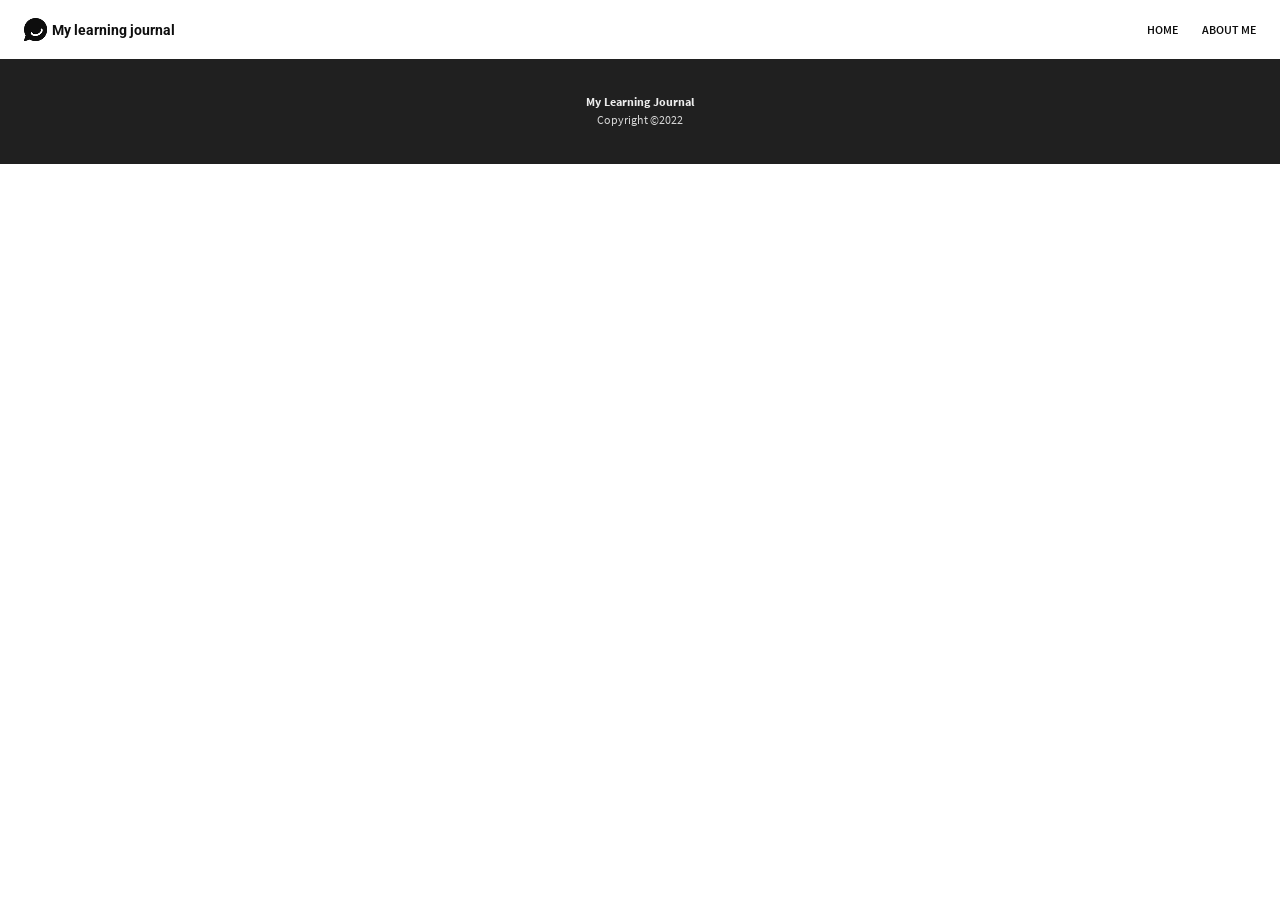
==== about-me.html @ 53c5bac4 "Fix article dates and add linked content pages Fix date error for the article listings. Create the h" ====
<html>
    <head>
        <title>My Learning Journal</title>
        <meta name="viewport" content="width=device-width, initial-scale=1.0">
        <link rel="preconnect" href="https://fonts.googleapis.com">
        <link rel="preconnect" href="https://fonts.gstatic.com" crossorigin>
        <link href="https://fonts.googleapis.com/css2?family=Roboto:ital,wght@0,100..900;1,100..900&display=swap" rel="stylesheet">
        <script src="index.js" type="module" defer></script> 
        <link rel="stylesheet" href="css/style.css">
    </head>
    <body>
        <header>
            <nav class="navbar">
                <div class="nav-logo">
                    <img src="./images/nav-logo-img.png">
                    <a href="#">My learning journal</a>
                </div>
                <ul class="nav-links">
                    <li><a href="index.html">Home</a></li>
                    <li><a href="about-me.html">About Me</a></li>
                </ul>
            </nav>
        </header>

        <main>
        </main>

        <footer>
            <p class="footer-page-title">My Learning Journal</p>
            <p class="copyright-text">Copyright ©2022</p>
        </footer>
    </body>
</html>
---- css/style.css ----
:root {
    --nav-color: #0E0E0E;

    --article-listings-header-color: #141414;
    --article-preview-color: #505050;

    --footer-text-primary-color: #ECECEC;
    --footer-text-secondary-color: #D7D7D7;
    --footer-background-color: #202020;
}

*, *::after, *::before {
    box-sizing: border-box;
}

@font-face {
    font-family: "Source Sans Pro";
    src: url(../fonts/source-sans-pro/SourceSansPro-Regular.ttf) format("truetype");
    font-weight: 400;
    font-style: normal;
    font-display: swap;
}

@font-face {
    font-family: "Source Sans Pro";
    src: url(../fonts/source-sans-pro/SourceSansPro-Bold.ttf) format("truetype");
    font-weight: bold;
    font-style: normal;
    font-display: swap;
}

@font-face {
    font-family: "Source Sans Pro";
    src: url(../fonts/source-sans-pro/SourceSansPro-Semibold.ttf) format("truetype");
    font-weight: 600;
    font-style: normal;
    font-display: swap;
}


body {
    margin: 0 auto;

    font-family: "Source Sans Pro", sans-serif;
    font-weight: 400;

}

p {
    margin: 0;
}

/* =================
    Navbar
   ================= */

.navbar {
    display: flex;
    justify-content: space-between;
    align-items: center;

    min-height: 59px;

    padding: 0 1.5em; /* 24px */
}

.navbar a {
    text-decoration: none;
    color: var(--nav-color);
}

.nav-logo {
    display: flex;
    align-items: center;

    font-family: "Roboto", sans-serif;
    font-weight: 700;
    font-size: 0.847em; /* 13.55px */

    gap: 0.311em; /* 4.21px */
}

.nav-links {
    display: flex;
    flex-direction: row;
    align-items: right;

    list-style-type: none;
    
    text-transform: uppercase;

    gap: 2em; /* 24px */
    font-size: 0.75rem; /* 12px */
    font-weight: 600;
}


/* =================
    Hero
   ================= */

.hero-post {
    display: flex;
    flex-direction: column;
    justify-content: end;

    min-width: 414px;
    min-height: 293px;

    background-image: url("../images/hero-img.png");
    background-repeat: no-repeat;
    background-size: cover;

    color: white;

    gap: 0.5em; /* 8px */
    padding: 0 1.25em 1.563em 1.25em; /* 20px 25px 20px */
    margin: 0  0 2.125em 0; /* 34px */
}

.hero-post time {
    font-size: 0.75rem; /* 12px */
    text-transform: uppercase;
}

.hero-post h2 {
    margin: 0;
    font-size: 2rem; /* 32px */
}

.hero-post p {
    margin: 0;
}

/* =================
    Article Listing
   ================= */

.article-listings-section {
    margin: 0 1.25em 0; /* 20px */
}

.article-listings {
    display: grid;

    gap: 2.563em; /* 41px */
    padding: 0;
    margin: 0 0 1.25em 0; /* 20px */
}

.article-listings img {
    width: 100%;
    margin: 0 0 0.875em 0; /* 14px */
}

.article-listings article {
    height: 100%;
    width: 100%;
    color: var(--article-preview-color);
}

.article-listings time {
    display: block;

    font-size: 0.875rem; /* 14px */

    margin: 0 0 0.635em 0; /* 9px */
}

.article-listings h2 {
    margin: 0 0 0.375em 0; /* 9px */
    font-size: 1.695rem; /* 24px */
    color: var(--article-listings-header-color);
}


/* =================
    View More Button
   ================= */

.view-more-btn {
    width: 100%;

    font-weight: 700;
    font-size: 1rem; /* 16px */

    text-decoration: underline;
    border: none;
    background: none;

    margin: 0 0 2.688em 0; /* 43px */
}

/* =================
    Footer
   ================= */

footer {
    background-color: var(--footer-background-color);
    font-size: 0.75em; /* 12px */
    text-align: center;
    min-width: 414px;
    padding: 3.083em 0; /* 37px */
}

.footer-page-title {
    color: var(--footer-text-primary-color);
    font-weight: 700;
    line-height: 108.2%;
    letter-spacing: -3%;
    margin: 0 0 0.25em 0; /* 3px */
}

.copyright-text {
    color: var(--footer-text-secondary-color);
    line-height: 125%;
}
@media screen and (min-width: 1085px){
    .article-listings {
        grid-template-columns: repeat(3, 1fr);
    }
}
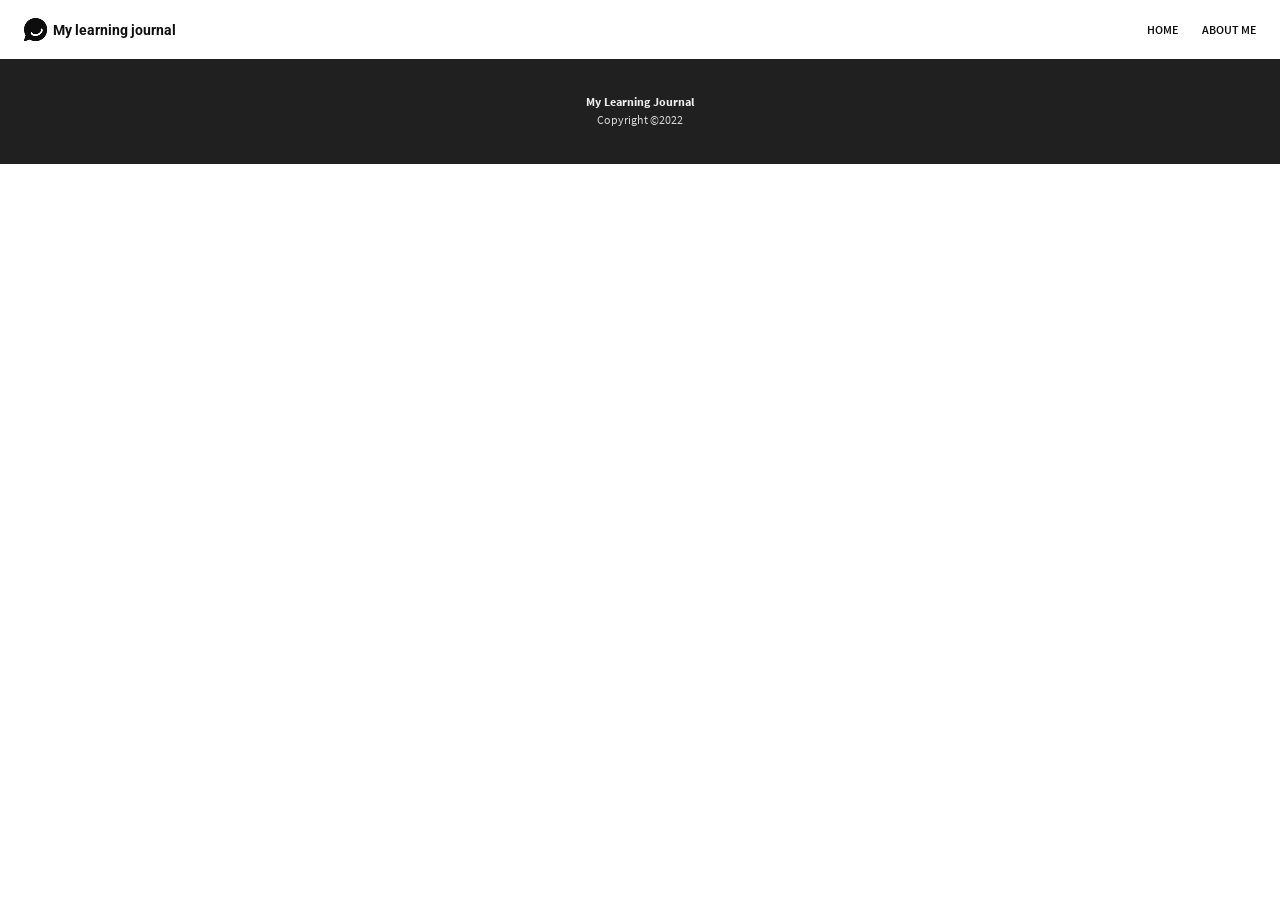
==== commit da8a03f4: "Improve article structure and accessibility Divide the article body into two sections. Added datetim" ====
--- a/about-me.html
+++ b/about-me.html
@@ -13,7 +13,7 @@
             <nav class="navbar">
                 <div class="nav-logo">
                     <img src="./images/nav-logo-img.png">
-                    <a href="#">My learning journal</a>
+                    <a href="#"><h1>My learning journal</h1></a>
                 </div>
                 <ul class="nav-links">
                     <li><a href="index.html">Home</a></li>
--- a/css/style.css
+++ b/css/style.css
@@ -4,6 +4,8 @@
 
     --article-listings-header-color: #141414;
     --article-preview-color: #505050;
+
+    --hero-article-color: #151515;
 
     --footer-text-primary-color: #ECECEC;
     --footer-text-secondary-color: #D7D7D7;
@@ -44,16 +46,37 @@
 
     font-family: "Source Sans Pro", sans-serif;
     font-weight: 400;
-
+}
+
+h2 {
+    margin: 0;
+    font-size: 2rem; /* 32px */
 }
 
 p {
     margin: 0;
 }
 
+img {
+    width: 100%;
+}
+
+time {
+    text-transform: uppercase;
+}
+
+.hero-post time,
+.hero-article time {
+    font-size: 0.75rem; /* 12px */
+}
+
 /* =================
     Navbar
    ================= */
+
+.hero-article-page .navbar {
+    margin: 0 0 2em 0;
+}
 
 .navbar {
     display: flex;
@@ -70,15 +93,22 @@
     color: var(--nav-color);
 }
 
+.navbar h1 {
+    font-size: 0.847em; /* 13.55px */
+}
+
 .nav-logo {
     display: flex;
     align-items: center;
 
     font-family: "Roboto", sans-serif;
     font-weight: 700;
-    font-size: 0.847em; /* 13.55px */
 
     gap: 0.311em; /* 4.21px */
+}
+
+.nav-logo img {
+    width: fit-content;
 }
 
 .nav-links {
@@ -100,6 +130,16 @@
     Hero
    ================= */
 
+.hero a {
+    color: white;
+    text-decoration: none;
+    cursor: pointer;
+}
+
+.hero a:hover {
+    color: #C4B5FD;
+}
+
 .hero-post {
     display: flex;
     flex-direction: column;
@@ -112,18 +152,11 @@
     background-repeat: no-repeat;
     background-size: cover;
 
-    color: white;
-
     gap: 0.5em; /* 8px */
     padding: 0 1.25em 1.563em 1.25em; /* 20px 25px 20px */
     margin: 0  0 2.125em 0; /* 34px */
 }
 
-.hero-post time {
-    font-size: 0.75rem; /* 12px */
-    text-transform: uppercase;
-}
-
 .hero-post h2 {
     margin: 0;
     font-size: 2rem; /* 32px */
@@ -139,6 +172,10 @@
 
 .article-listings-section {
     margin: 0 1.25em 0; /* 20px */
+}
+
+.hero-article-page .article-listings-section {
+    margin-bottom: 3.5em; /* 56px */
 }
 
 .article-listings {
@@ -150,7 +187,6 @@
 }
 
 .article-listings img {
-    width: 100%;
     margin: 0 0 0.875em 0; /* 14px */
 }
 
@@ -174,7 +210,6 @@
     color: var(--article-listings-header-color);
 }
 
-
 /* =================
     View More Button
    ================= */
@@ -190,6 +225,44 @@
     background: none;
 
     margin: 0 0 2.688em 0; /* 43px */
+}
+
+/* =================
+    Hero Article
+   ================= */
+
+.hero-article-page {
+    color: var(--hero-article-color);
+}
+
+.hero-article {
+    margin: 0 1.25em 3.188em; /* 32px 20px 51px*/
+}
+
+.hero-article h2 {
+    margin: 0.5em 0 0.469em 0; /* 16px 15px */
+}
+
+.hero-article h3 {
+    font-size: 1rem; /* 16px */
+    margin: 0;
+}
+
+.hero-article img {
+    margin: 2.188em 0; /* 35px */
+}
+
+.article-body,
+.article-body section {
+    display: flex;
+    flex-direction: column;
+    gap: 1em;
+}
+
+.recent-posts-header {
+    font-size: 1rem; /* 16px */
+    margin: 0 0 1.688em 0; /* 27px */
+    text-align: center;
 }
 
 /* =================
@@ -216,6 +289,7 @@
     color: var(--footer-text-secondary-color);
     line-height: 125%;
 }
+
 @media screen and (min-width: 1085px){
     .article-listings {
         grid-template-columns: repeat(3, 1fr);
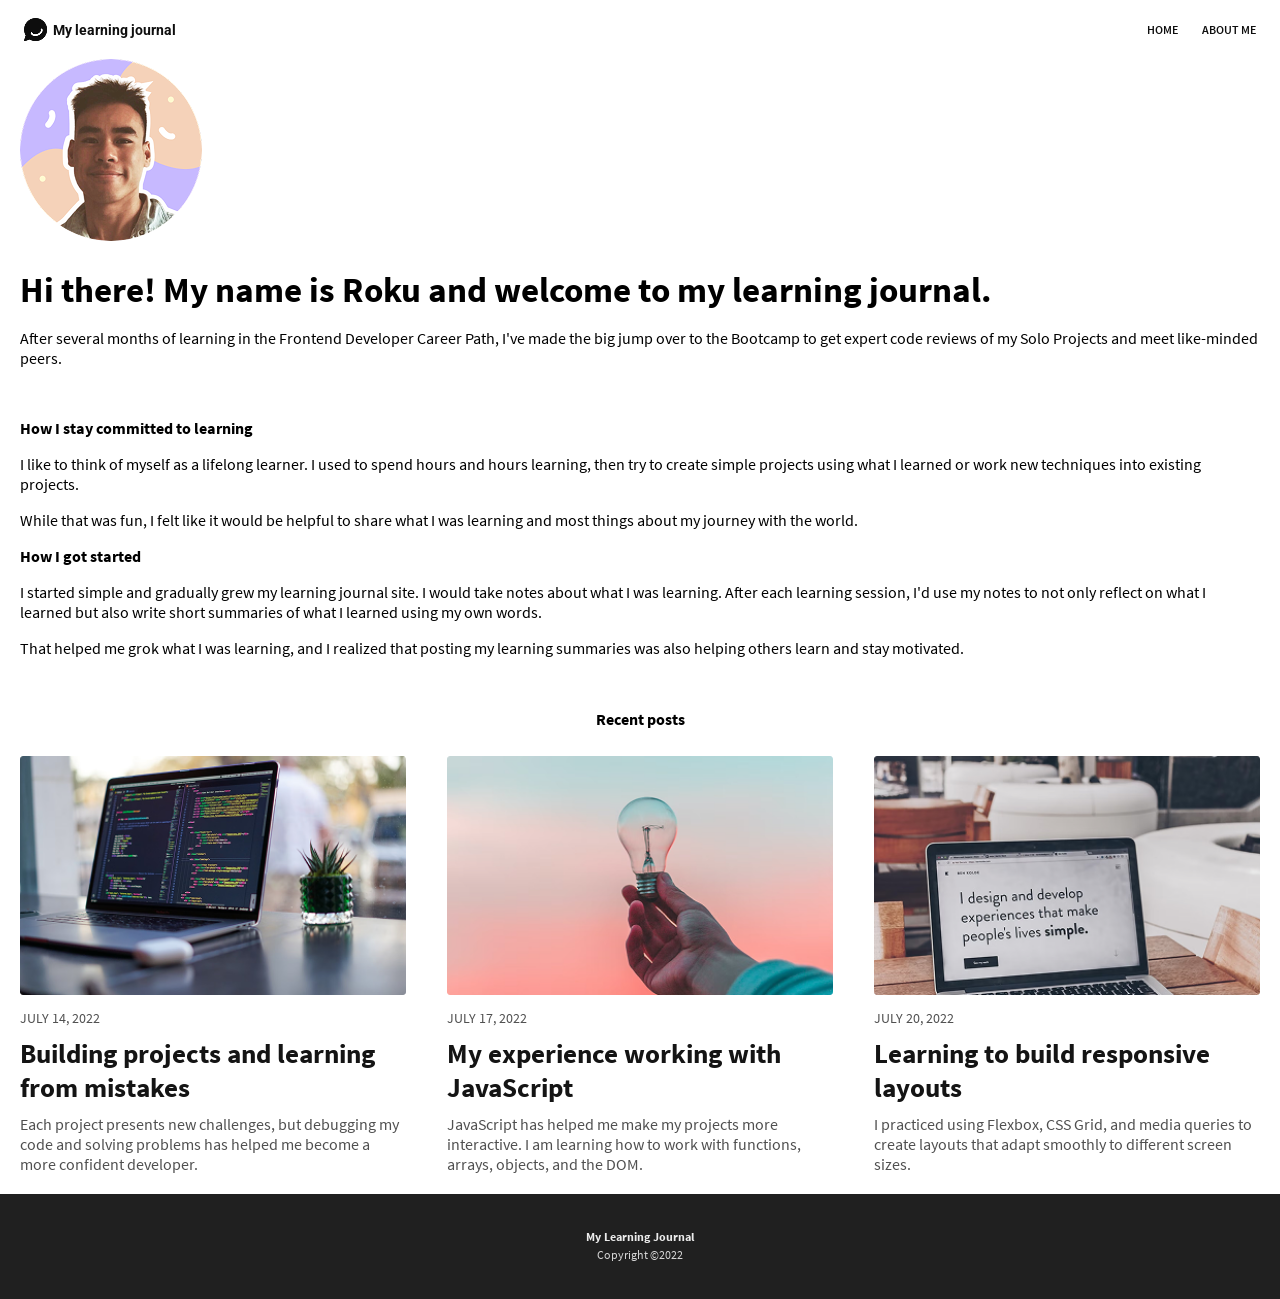
==== commit ff3b7069: "Build about me article page" ====
--- a/about-me.html
+++ b/about-me.html
@@ -8,12 +8,12 @@
         <script src="index.js" type="module" defer></script> 
         <link rel="stylesheet" href="css/style.css">
     </head>
-    <body>
+    <body class="about-me-page">
         <header>
             <nav class="navbar">
                 <div class="nav-logo">
                     <img src="./images/nav-logo-img.png">
-                    <a href="#"><h1>My learning journal</h1></a>
+                    <a href="index.html"><h1>My learning journal</h1></a>
                 </div>
                 <ul class="nav-links">
                     <li><a href="index.html">Home</a></li>
@@ -23,6 +23,33 @@
         </header>
 
         <main>
+            <article class="about-me-article main-article">
+
+                <section class="about-me-article-header">
+                    <img class="bio-pic" src="./images/bio-pic.png">
+                    <h2>Hi there! My name is Roku and welcome to my learning journal.</h2>
+                    <p class="about-me-sub">After several months of learning in the Frontend Developer Career Path, I've made the big jump over to the Bootcamp to get expert code reviews of my Solo Projects and meet like-minded peers.</p>
+                </section>
+                
+                <div class="article-body">
+                    <section>
+                        <h3>How I stay committed to learning</h3>
+                        <p>I like to think of myself as a lifelong learner. I used to spend hours and hours learning, then try to create simple projects using what I learned or work new techniques into existing projects.</p>
+                        <p>While that was fun, I felt like it would be helpful to share what I was learning and most things about my journey with the world.</p>
+                    </section> 
+                    <section>
+                        <h3>How I got started</h3>
+                        <p>I started simple and gradually grew my learning journal site. I would take notes about what I was learning. After each learning session, I'd use my notes to not only reflect on what I learned but also write short summaries of what I learned using my own words.</p>
+                        <p>That helped me grok what I was learning, and I realized that posting my learning summaries was also helping others learn and stay motivated.</p>
+                    </section>
+                </div>
+            </article>
+
+            <section class="article-listings-section">
+                <h2 class="recent-posts-header">Recent posts</h2>
+                <ul class="article-listings">
+                </ul>
+            </section>
         </main>
 
         <footer>
--- a/css/style.css
+++ b/css/style.css
@@ -228,6 +228,19 @@
 }
 
 /* =================
+    Main Article
+   ================= */
+
+.main-article {
+    margin: 0 1.25em 3.188em; /* 32px 20px 51px*/
+}
+
+.main-article h3 {
+    font-size: 1rem; /* 16px */
+    margin: 0;
+}
+
+/* =================
     Hero Article
    ================= */
 
@@ -235,17 +248,8 @@
     color: var(--hero-article-color);
 }
 
-.hero-article {
-    margin: 0 1.25em 3.188em; /* 32px 20px 51px*/
-}
-
 .hero-article h2 {
     margin: 0.5em 0 0.469em 0; /* 16px 15px */
-}
-
-.hero-article h3 {
-    font-size: 1rem; /* 16px */
-    margin: 0;
 }
 
 .hero-article img {
@@ -263,6 +267,30 @@
     font-size: 1rem; /* 16px */
     margin: 0 0 1.688em 0; /* 27px */
     text-align: center;
+}
+
+/* =================
+    About Me Article
+   ================= */
+
+.about-me-article-header {
+    display: grid;
+}
+
+.bio-pic {
+    width: 182px;
+    height: 182px;
+    border-radius: 50%;
+    margin: 0 0 1.688em 0; /* 27px */
+}
+
+.about-me-article h2 {
+    font-size: 2.188rem; /* 35px */
+    margin: 0 0 0.457em 0; /* 16px */
+}
+
+.about-me-page .about-me-sub {
+    margin: 0 0 3.125em 0; /* 50px */
 }
 
 /* =================
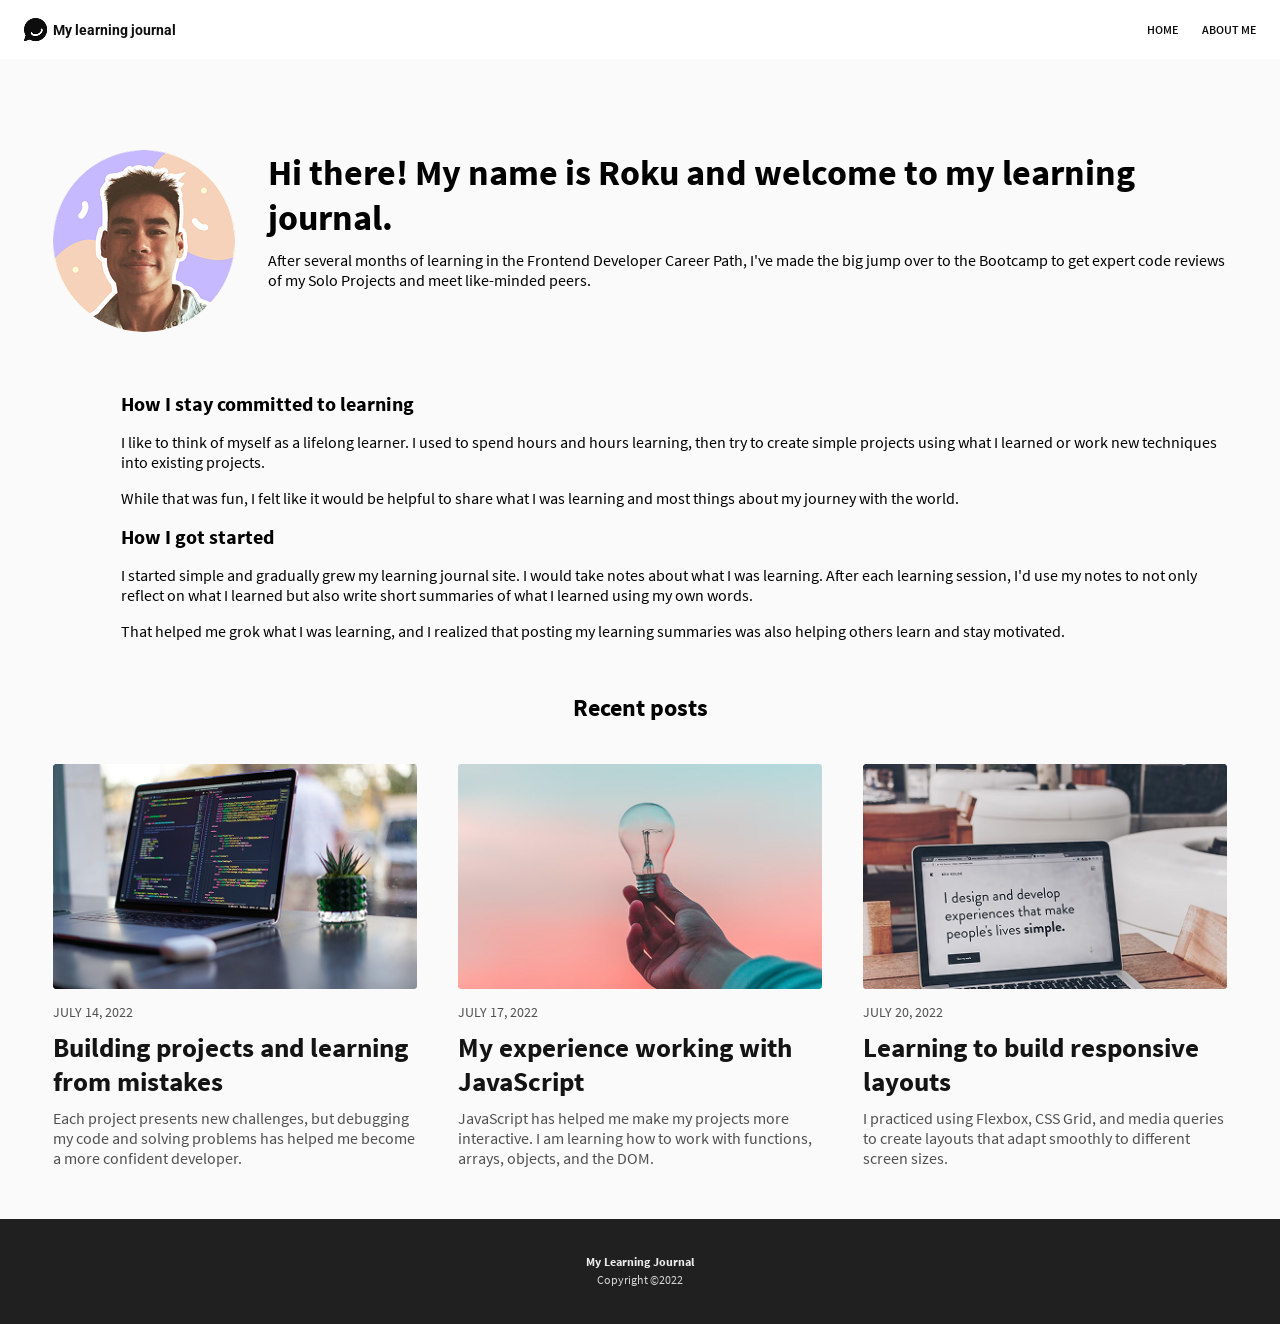
==== commit 09ccc351: "Build desktop version of about-me-page" ====
--- a/about-me.html
+++ b/about-me.html
@@ -25,10 +25,12 @@
         <main>
             <article class="about-me-article main-article">
 
-                <section class="about-me-article-header">
+                <section class="about-me-article-header-grid">
                     <img class="bio-pic" src="./images/bio-pic.png">
-                    <h2>Hi there! My name is Roku and welcome to my learning journal.</h2>
-                    <p class="about-me-sub">After several months of learning in the Frontend Developer Career Path, I've made the big jump over to the Bootcamp to get expert code reviews of my Solo Projects and meet like-minded peers.</p>
+                    <div class="about-me-article-heading">
+                        <h2>Hi there! My name is Roku and welcome to my learning journal.</h2>
+                        <p class="about-me-sub">After several months of learning in the Frontend Developer Career Path, I've made the big jump over to the Bootcamp to get expert code reviews of my Solo Projects and meet like-minded peers.</p>
+                    </div>
                 </section>
                 
                 <div class="article-body">
--- a/css/style.css
+++ b/css/style.css
@@ -1,6 +1,9 @@
 
 :root {
+    --body-bg-color: #FAFAFA;
+
     --nav-color: #0E0E0E;
+    --navbar-bg-color: #FFFFFF;
 
     --article-listings-header-color: #141414;
     --article-preview-color: #505050;
@@ -46,6 +49,8 @@
 
     font-family: "Source Sans Pro", sans-serif;
     font-weight: 400;
+
+    background-color: var(--body-bg-color);
 }
 
 h2 {
@@ -85,7 +90,9 @@
 
     min-height: 59px;
 
-    padding: 0 1.5em; /* 24px */
+    padding: 0 1.5em; /* 24pxc */
+    background-color: var(--navbar-bg-color);
+
 }
 
 .navbar a {
@@ -273,8 +280,12 @@
     About Me Article
    ================= */
 
-.about-me-article-header {
+.about-me-article-header-grid {
     display: grid;
+    grid-template-columns: 1fr;
+    grid-template-areas: 
+    "biop"
+    "head";
 }
 
 .bio-pic {
@@ -282,11 +293,16 @@
     height: 182px;
     border-radius: 50%;
     margin: 0 0 1.688em 0; /* 27px */
+    grid-area: biop;
+}
+
+.about-me-article-heading {
+    grid-area: head;
 }
 
 .about-me-article h2 {
-    font-size: 2.188rem; /* 35px */
-    margin: 0 0 0.457em 0; /* 16px */
+    font-size: 2.125rem; /* 34px */
+    margin: 0 0 0.471em 0; /* 16px */
 }
 
 .about-me-page .about-me-sub {
@@ -319,7 +335,56 @@
 }
 
 @media screen and (min-width: 1085px){
+    .article-listings-section {
+        margin: 0 0 3.188em 0; /* 51px */
+    }
+
     .article-listings {
         grid-template-columns: repeat(3, 1fr);
     }
+
+    .main-article h3 {
+        font-size: 1.25rem; /* 20px */
+    }
+    
+    .recent-posts-header {
+        font-size: 1.5rem; /* 24px */
+    }
+
+    .about-me-page .navbar {
+        margin: 0 0 5.688em 0; /* 91px */
+    }
+
+    .about-me-page main {
+        margin: 0 3.313em; /* 53px */
+    }
+
+    .about-me-article-header-grid {
+        grid-template-areas:
+        "biop head";
+        gap: 0 2.063em; /* 33px */
+        margin: 0 0 2em 0; /* 32px */
+    }
+
+    .bio-pic {
+        margin: 0 0 1.688em 0; /* 27px */
+    }
+
+
+    .about-me-article h2 {
+        font-size: 2.25rem; /* 36px */
+        margin: 0 0 0.278em 0; /* 10px */
+    }
+
+    .about-me-page .main-article {
+        margin: 0 0 3.188em 0; /* 32px 20px 51px 53px*/
+    }
+    
+    .about-me-page .article-body {
+        margin: 0 0 0 4.25em; /* 68px */
+    }
+
+    .about-me-page .about-me-sub {
+        margin: 0;
+    }
 }
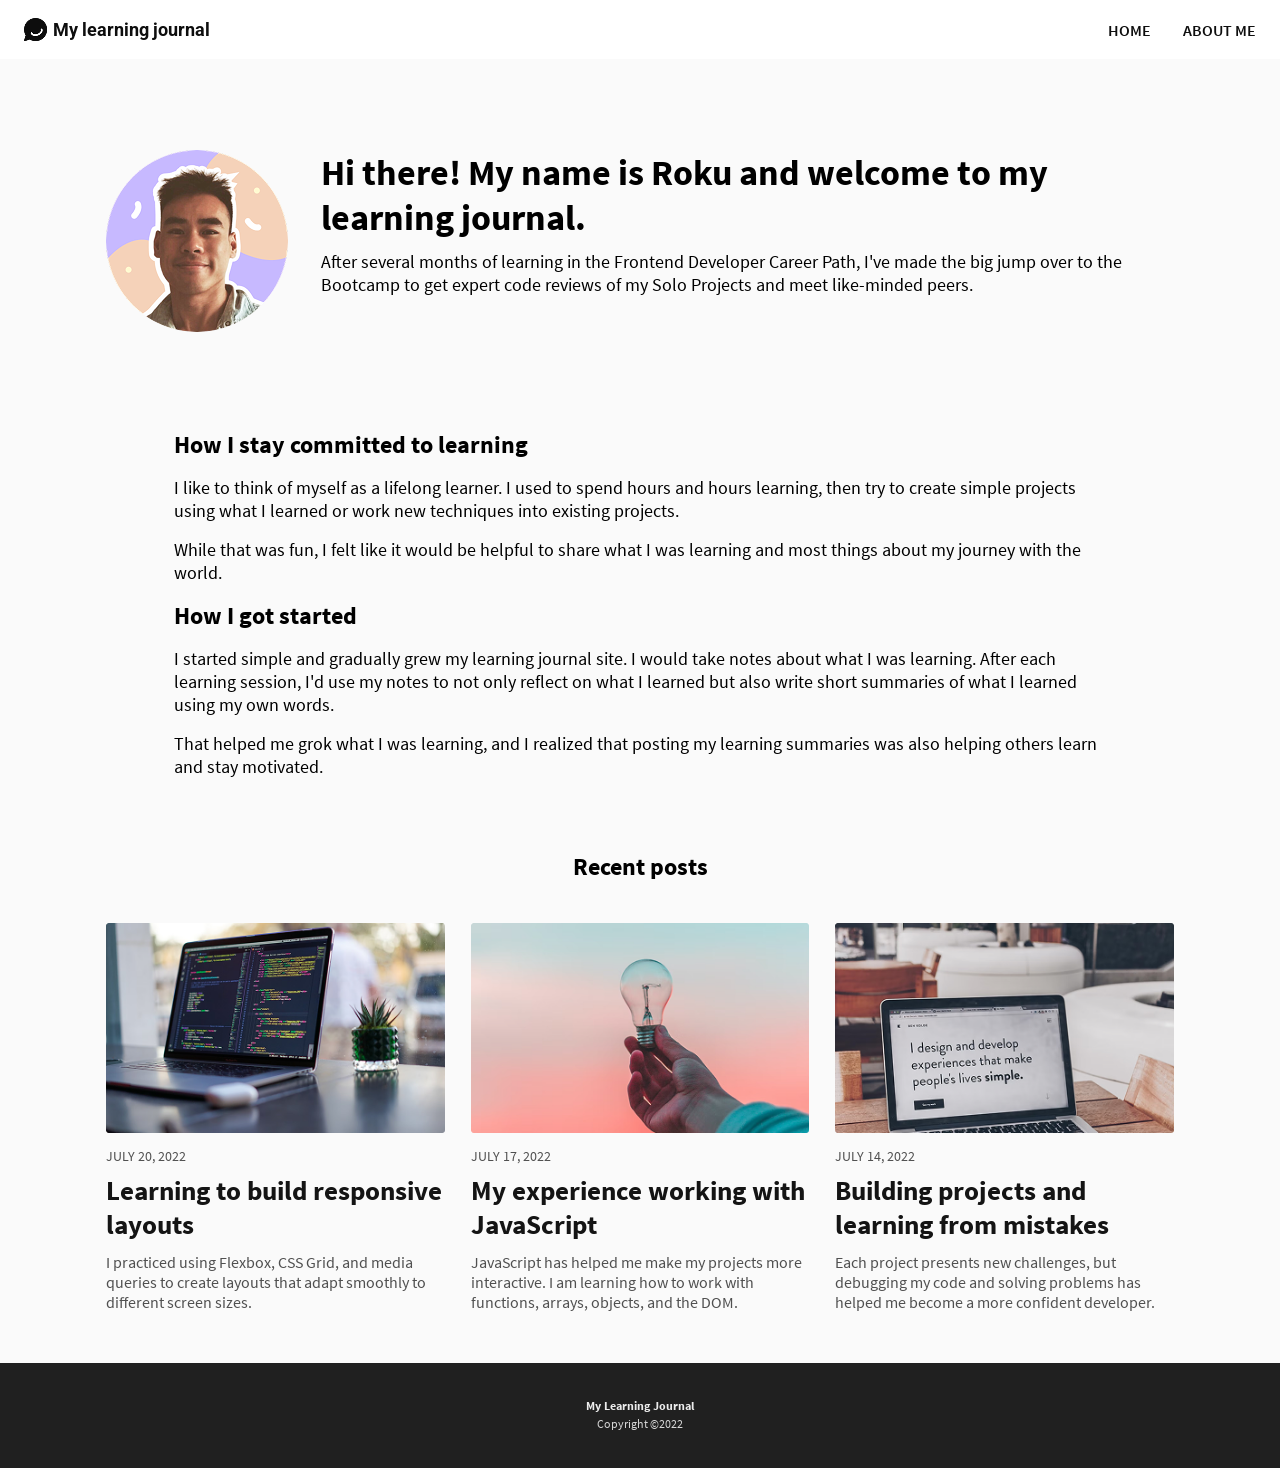
==== commit af6cec38: "Rewrote js logic for recent posts/article listings To fix issue on tablets where the address bar's r" ====
--- a/about-me.html
+++ b/about-me.html
@@ -49,7 +49,7 @@
 
             <section class="article-listings-section">
                 <h2 class="recent-posts-header">Recent posts</h2>
-                <ul class="article-listings">
+                <ul class="article-listings alt">
                 </ul>
             </section>
         </main>
--- a/css/style.css
+++ b/css/style.css
@@ -13,6 +13,8 @@
     --footer-text-primary-color: #ECECEC;
     --footer-text-secondary-color: #D7D7D7;
     --footer-background-color: #202020;
+
+    --link-hover-color: #C4B5FD;
 }
 
 *, *::after, *::before {
@@ -43,14 +45,31 @@
     font-display: swap;
 }
 
-
 body {
-    margin: 0 auto;
+    margin: 0;
 
     font-family: "Source Sans Pro", sans-serif;
     font-weight: 400;
 
     background-color: var(--body-bg-color);
+
+    display: flex;
+    flex-direction: column;
+
+    align-items: center;
+    justify-content: center;
+
+    width: 100%;
+}
+
+a {
+    text-decoration: none;
+    cursor: pointer;
+}
+
+
+header {
+    width: 100%;
 }
 
 h2 {
@@ -64,24 +83,17 @@
 
 img {
     width: 100%;
+    height: auto;
 }
 
 time {
     text-transform: uppercase;
-}
-
-.hero-post time,
-.hero-article time {
     font-size: 0.75rem; /* 12px */
 }
 
 /* =================
     Navbar
    ================= */
-
-.hero-article-page .navbar {
-    margin: 0 0 2em 0;
-}
 
 .navbar {
     display: flex;
@@ -90,14 +102,18 @@
 
     min-height: 59px;
 
-    padding: 0 1.5em; /* 24pxc */
+    padding: 0 1.5em; /* 24px */
     background-color: var(--navbar-bg-color);
 
+    color: var(--nav-color);
 }
 
 .navbar a {
-    text-decoration: none;
     color: var(--nav-color);
+}
+
+.navbar a:hover, .navbar a:active {
+    color: var(--link-hover-color);
 }
 
 .navbar h1 {
@@ -139,12 +155,11 @@
 
 .hero a {
     color: white;
-    text-decoration: none;
-    cursor: pointer;
-}
-
-.hero a:hover {
-    color: #C4B5FD;
+}
+
+
+.hero a:hover, .hero a:active {
+    color: var(--link-hover-color);
 }
 
 .hero-post {
@@ -152,7 +167,6 @@
     flex-direction: column;
     justify-content: end;
 
-    min-width: 414px;
     min-height: 293px;
 
     background-image: url("../images/hero-img.png");
@@ -181,10 +195,6 @@
     margin: 0 1.25em 0; /* 20px */
 }
 
-.hero-article-page .article-listings-section {
-    margin-bottom: 3.5em; /* 56px */
-}
-
 .article-listings {
     display: grid;
 
@@ -193,13 +203,17 @@
     margin: 0 0 1.25em 0; /* 20px */
 }
 
+.article-listings li {
+    list-style-type: none;
+}
+
+
 .article-listings img {
     margin: 0 0 0.875em 0; /* 14px */
 }
 
-.article-listings article {
-    height: 100%;
-    width: 100%;
+.article-listings article,
+.article-listings li {
     color: var(--article-preview-color);
 }
 
@@ -232,6 +246,8 @@
     background: none;
 
     margin: 0 0 2.688em 0; /* 43px */
+
+    color: black;
 }
 
 /* =================
@@ -245,22 +261,6 @@
 .main-article h3 {
     font-size: 1rem; /* 16px */
     margin: 0;
-}
-
-/* =================
-    Hero Article
-   ================= */
-
-.hero-article-page {
-    color: var(--hero-article-color);
-}
-
-.hero-article h2 {
-    margin: 0.5em 0 0.469em 0; /* 16px 15px */
-}
-
-.hero-article img {
-    margin: 2.188em 0; /* 35px */
 }
 
 .article-body,
@@ -275,6 +275,31 @@
     margin: 0 0 1.688em 0; /* 27px */
     text-align: center;
 }
+
+/* =================
+    Hero Article
+   ================= */
+
+.hero-article-page {
+    color: var(--hero-article-color);
+}
+
+.hero-article-page .navbar {
+    margin: 0 0 2em 0;
+}
+
+.hero-article-page .article-listings-section {
+    margin-bottom: 3.5em; /* 56px */
+}
+
+.hero-article h2 {
+    margin: 0.5em 0 0.469em 0; /* 16px 15px */
+}
+
+.hero-article img {
+    margin: 2.188em 0; /* 35px */
+}
+
 
 /* =================
     About Me Article
@@ -315,10 +340,13 @@
 
 footer {
     background-color: var(--footer-background-color);
+    text-align: center;
+    width: 100%;
+    padding: 2.313em 0; /* 37px */
+}
+
+footer p {
     font-size: 0.75em; /* 12px */
-    text-align: center;
-    min-width: 414px;
-    padding: 3.083em 0; /* 37px */
 }
 
 .footer-page-title {
@@ -335,21 +363,107 @@
 }
 
 @media screen and (min-width: 1085px){
+    time {
+        font-size: 1rem; /* 16px */
+    }
+
+    p {
+        font-size: 1.125rem; /* 18px */
+    }
+
+    /* =================
+       Navbar
+       ================= */
+
+    .navbar h1 {
+        font-size: 1.125rem; /* 20px */
+    }
+
+    .nav-links {
+        font-size: 1rem; /* 16px */
+    }
+
+    /* =================
+       Hero
+       ================= */
+
+    .hero-post {
+        background-image: url("../images/hero-img-desktop.png");
+        padding: 18em 23.5em 3.75em 3.313em; /* 288px 376px 60px 53px */
+        margin: 0  0 3.313em 0; /* 53px */  
+    }
+
+    .hero-post h2 {
+        margin: 0;
+        font-size: 2.5rem; /* 40px */
+    }
+
+    .hero-post p {
+        margin: 0 2.5em 0 0; /* 45px */
+    }
+
+    /* =================
+       Article Listing
+       ================= */
+
     .article-listings-section {
-        margin: 0 0 3.188em 0; /* 51px */
+        margin: 0 3.313em 3.188em; /* 53px 51px */
+    }
+
+    .article-listings-section p {
+        font-size: 1rem;
     }
 
     .article-listings {
         grid-template-columns: repeat(3, 1fr);
+        gap: 2.875em 1.625em; /* 46px 26px */
+    }
+
+    .article-listings article,
+    .article-listings li {
+        color: var(--article-preview-color);
+    }
+
+    .view-more-btn {
+        margin: 1.938em 0 0 0; /* 31px */
+    }
+
+    /* =================
+       Main Article
+       ================= */
+
+    .main-article {
+        margin: 0 3.313em 4.563em; /* 51px */
+    }
+
+    .main-article h2 {
+        font-size: 2.25rem; /* 36px */
     }
 
     .main-article h3 {
-        font-size: 1.25rem; /* 20px */
+        font-size: 1.5rem; /* 24px */
+    }
+
+    /* =================
+       Hero Article
+       ================= */
+
+    .hero-article-header,
+    .hero-article-page .article-body {
+        margin: 0 4.25em 0; /* 68px */
     }
     
     .recent-posts-header {
         font-size: 1.5rem; /* 24px */
     }
+
+    .hero-article-page .article-listings {
+        margin: 0;
+    }
+
+    /* =================
+       About Me Article
+       ================= */
 
     .about-me-page .navbar {
         margin: 0 0 5.688em 0; /* 91px */
@@ -367,24 +481,19 @@
     }
 
     .bio-pic {
-        margin: 0 0 1.688em 0; /* 27px */
-    }
-
+        margin: 0 0 4.063em 0; /* 65px */
+    }
 
     .about-me-article h2 {
-        font-size: 2.25rem; /* 36px */
         margin: 0 0 0.278em 0; /* 10px */
-    }
-
-    .about-me-page .main-article {
-        margin: 0 0 3.188em 0; /* 32px 20px 51px 53px*/
     }
     
     .about-me-page .article-body {
-        margin: 0 0 0 4.25em; /* 68px */
-    }
-
-    .about-me-page .about-me-sub {
+        margin: 0 4.25em 0; /* 68px */
+    }
+
+    .about-me-page .about-me-sub,
+    .about-me-page .article-listings {
         margin: 0;
     }
 }
